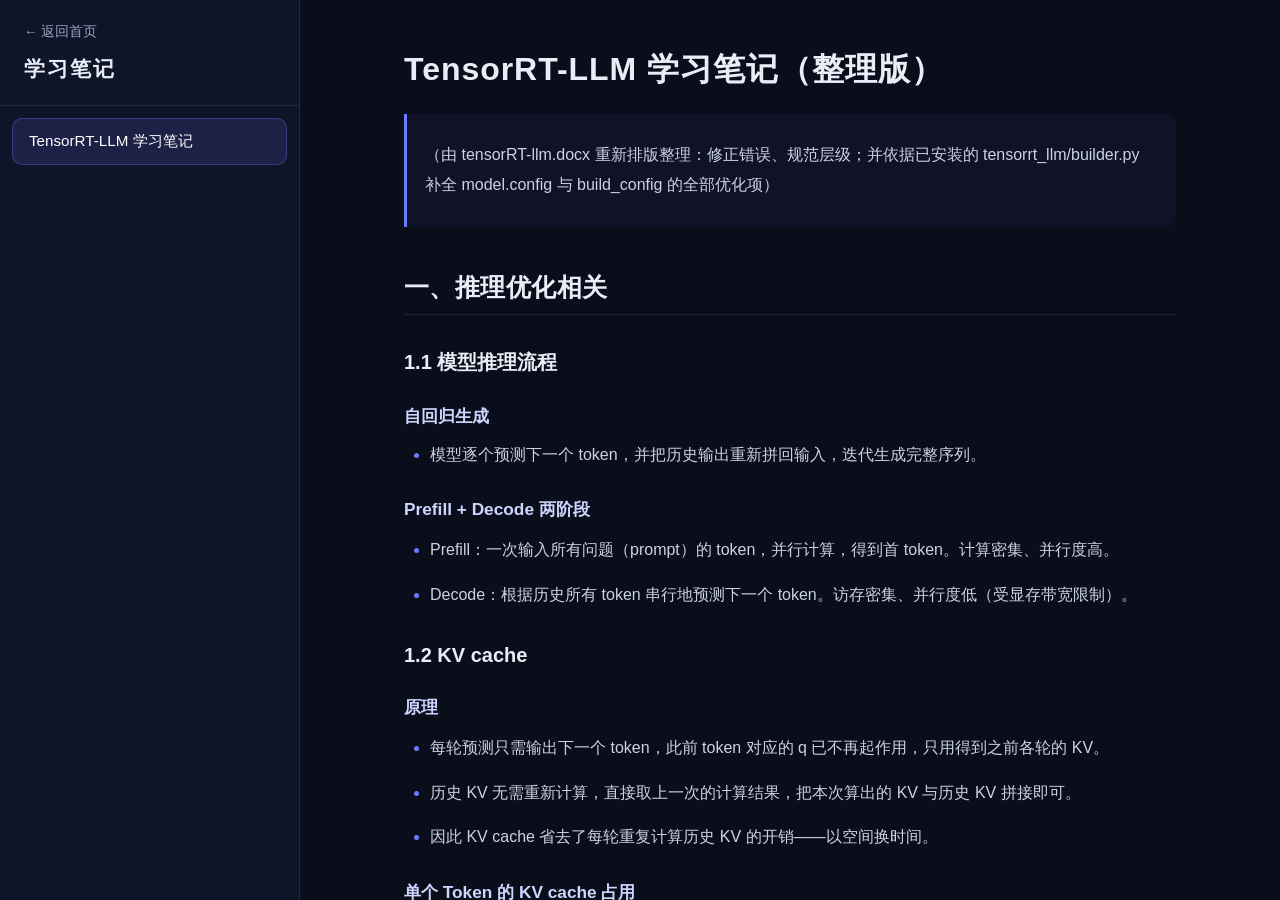
==== 学习笔记/index.html @ 65f84eaf "site: 个人学习笔记网站 - 落地页 + 开场动画(粒子/逐字/进度条) - 学习笔记目录:marked.js 渲染 markdown,notes.json 清单 - 笔记: TensorRT-L" ====
<!DOCTYPE html>
<html lang="zh-CN">
<head>
<meta charset="UTF-8">
<meta name="viewport" content="width=device-width, initial-scale=1.0">
<title>学习笔记 · 笔记</title>
<link rel="stylesheet" href="../assets/style.css">
</head>
<body>

  <div class="notes-app">
    <aside class="sidebar">
      <div class="sidebar-head">
        <a href="../index.html" class="back-link">← 返回首页</a>
        <h2>学习笔记</h2>
      </div>
      <ul class="note-list" id="note-list"></ul>
    </aside>

    <main class="note-viewer">
      <article class="note-content" id="note-content">
        <div class="loading">加载中…</div>
      </article>
    </main>
  </div>

  <script src="../assets/marked.min.js"></script>
  <script src="../assets/app.js"></script>
</body>
</html>
---- assets/style.css ----
/* ============ 主题 ============ */
:root {
  --bg: #0a0e1a;
  --bg-soft: #0f1528;
  --surface: rgba(255, 255, 255, 0.04);
  --surface-2: rgba(255, 255, 255, 0.02);
  --border: rgba(255, 255, 255, 0.09);
  --text: #e9edf8;
  --text-dim: #98a2bd;
  --accent-1: #6c7bff;
  --accent-2: #a06cff;
  --accent-3: #38d0ff;
  --grad: linear-gradient(135deg, var(--accent-1), var(--accent-2) 55%, var(--accent-3));
  --radius: 14px;
  --font: -apple-system, BlinkMacSystemFont, "Segoe UI", "PingFang SC", "Hiragino Sans GB", "Microsoft YaHei", "Helvetica Neue", Arial, sans-serif;
  --mono: "JetBrains Mono", "SF Mono", Consolas, "Courier New", monospace;
}

* { box-sizing: border-box; margin: 0; padding: 0; }

html, body {
  height: 100%;
  background: var(--bg);
  color: var(--text);
  font-family: var(--font);
  -webkit-font-smoothing: antialiased;
  scroll-behavior: smooth;
}

::selection { background: rgba(124, 108, 255, 0.35); }

a { color: inherit; text-decoration: none; }

/* ============ 开场动画 ============ */
#intro {
  position: fixed;
  inset: 0;
  z-index: 999;
  display: flex;
  align-items: center;
  justify-content: center;
  overflow: hidden;
  background:
    radial-gradient(1100px 700px at 82% -8%, rgba(124, 108, 255, 0.28), transparent 62%),
    radial-gradient(900px 700px at 8% 112%, rgba(56, 208, 255, 0.20), transparent 60%),
    linear-gradient(160deg, #060a15, #0d1226 50%, #090e20);
  transition: opacity .7s ease, transform .9s cubic-bezier(.65, 0, .25, 1);
}
#intro.out {
  opacity: 0;
  transform: scale(1.07);
  pointer-events: none;
}
#intro-canvas {
  position: absolute;
  inset: 0;
  width: 100%;
  height: 100%;
}
.intro-inner {
  position: relative;
  text-align: center;
  padding: 0 24px;
}

.intro-badge {
  display: inline-block;
  font-size: .7rem;
  letter-spacing: .4em;
  color: var(--text-dim);
  border: 1px solid var(--border);
  padding: 7px 18px;
  border-radius: 999px;
  margin-bottom: 30px;
  opacity: 0;
  transform: translateY(14px);
  animation: fadeUp .8s ease forwards .35s;
  text-transform: uppercase;
}

.intro-title {
  font-size: clamp(3rem, 10vw, 6.4rem);
  font-weight: 800;
  letter-spacing: .14em;
  line-height: 1.05;
  margin: 0;
  text-indent: .14em;
}
.letter {
  display: inline-block;
  opacity: 0;
  transform: translateY(56px) rotateX(50deg);
  filter: blur(14px);
  background: linear-gradient(180deg, #ffffff 20%, #aeb8ff);
  -webkit-background-clip: text;
  background-clip: text;
  color: transparent;
  transition:
    opacity .8s cubic-bezier(.2, .7, .2, 1),
    transform .95s cubic-bezier(.2, .7, .2, 1),
    filter .95s ease;
  transition-delay: calc(var(--i) * 95ms);
}
.intro-title.on .letter {
  opacity: 1;
  transform: translateY(0) rotateX(0);
  filter: blur(0);
}

.intro-sub {
  margin-top: 30px;
  color: var(--text-dim);
  font-size: 1rem;
  letter-spacing: .42em;
  text-indent: .42em;
  opacity: 0;
  transform: translateY(18px);
  transition: opacity .9s ease .55s, transform .9s ease .55s;
}
.intro-sub.on { opacity: 1; transform: translateY(0); }

.intro-progress {
  margin: 44px auto 0;
  width: min(340px, 72vw);
  height: 3px;
  background: rgba(255, 255, 255, 0.08);
  border-radius: 99px;
  overflow: hidden;
}
.intro-progress-bar {
  height: 100%;
  width: 0%;
  background: var(--grad);
  border-radius: 99px;
  box-shadow: 0 0 14px rgba(124, 108, 255, 0.85);
}
.intro-count {
  margin-top: 18px;
  font-family: var(--mono);
  font-size: .85rem;
  letter-spacing: .12em;
  color: var(--text-dim);
}

@keyframes fadeUp {
  to { opacity: 1; transform: translateY(0); }
}

/* ============ 落地页主内容 ============ */
#main {
  opacity: 0;
  transform: translateY(26px);
  transition: opacity .9s ease .15s, transform .9s ease .15s;
}
#main.on { opacity: 1; transform: translateY(0); }

.hero {
  position: relative;
  min-height: 100vh;
  display: flex;
  flex-direction: column;
  overflow: hidden;
}
.hero::before {
  content: "";
  position: absolute;
  inset: 0;
  background:
    radial-gradient(900px 600px at 75% 15%, rgba(124, 108, 255, 0.16), transparent 60%),
    radial-gradient(700px 500px at 10% 90%, rgba(56, 208, 255, 0.10), transparent 55%);
  pointer-events: none;
}

.nav {
  position: relative;
  display: flex;
  align-items: center;
  justify-content: space-between;
  padding: 22px clamp(20px, 6vw, 64px);
  border-bottom: 1px solid var(--border);
}
.logo {
  font-weight: 700;
  letter-spacing: .12em;
  background: var(--grad);
  -webkit-background-clip: text;
  background-clip: text;
  color: transparent;
}
.nav-link {
  font-size: .9rem;
  color: var(--text-dim);
  border: 1px solid var(--border);
  padding: 8px 16px;
  border-radius: 999px;
  transition: all .25s ease;
}
.nav-link:hover {
  color: var(--text);
  border-color: rgba(124, 108, 255, 0.6);
  background: rgba(124, 108, 255, 0.08);
}

.hero-body {
  position: relative;
  flex: 1;
  display: flex;
  flex-direction: column;
  align-items: center;
  justify-content: center;
  text-align: center;
  padding: 0 24px;
}
.hero-title {
  font-size: clamp(2.6rem, 7vw, 4.6rem);
  font-weight: 800;
  letter-spacing: .06em;
  background: linear-gradient(180deg, #fff, #b7c0ff);
  -webkit-background-clip: text;
  background-clip: text;
  color: transparent;
}
.hero-sub {
  margin-top: 20px;
  max-width: 560px;
  color: var(--text-dim);
  line-height: 1.9;
  font-size: 1.02rem;
}
.btn {
  display: inline-flex;
  align-items: center;
  gap: 12px;
  margin-top: 40px;
  padding: 14px 30px;
  border-radius: 999px;
  font-weight: 600;
  font-size: 1rem;
  color: #fff;
  background: var(--grad);
  box-shadow: 0 10px 30px rgba(124, 108, 255, 0.35);
  transition: transform .25s ease, box-shadow .25s ease;
}
.btn:hover {
  transform: translateY(-3px);
  box-shadow: 0 16px 40px rgba(124, 108, 255, 0.45);
}
.btn-arrow { transition: transform .25s ease; }
.btn:hover .btn-arrow { transform: translateX(4px); }

/* ============ 学习笔记应用 ============ */
.notes-app {
  display: grid;
  grid-template-columns: 300px 1fr;
  height: 100vh;
}
.sidebar {
  border-right: 1px solid var(--border);
  background: var(--bg-soft);
  display: flex;
  flex-direction: column;
  overflow: hidden;
}
.sidebar-head {
  padding: 22px 24px;
  border-bottom: 1px solid var(--border);
}
.back-link {
  display: inline-block;
  font-size: .85rem;
  color: var(--text-dim);
  margin-bottom: 14px;
  transition: color .2s ease;
}
.back-link:hover { color: var(--text); }
.sidebar-head h2 {
  font-size: 1.3rem;
  letter-spacing: .1em;
}
.note-list {
  list-style: none;
  overflow-y: auto;
  padding: 12px;
  flex: 1;
}
.note-list li { margin-bottom: 6px; }
.note-list a {
  display: block;
  padding: 12px 16px;
  border-radius: 10px;
  color: var(--text-dim);
  font-size: .95rem;
  border: 1px solid transparent;
  transition: all .2s ease;
}
.note-list a:hover { background: var(--surface); color: var(--text); }
.note-list a.active {
  background: rgba(124, 108, 255, 0.14);
  border-color: rgba(124, 108, 255, 0.35);
  color: #fff;
}

.note-viewer {
  overflow-y: auto;
  background: var(--bg);
}
.note-content {
  max-width: 900px;
  margin: 0 auto;
  padding: 48px clamp(20px, 5vw, 64px) 96px;
  animation: fadeUp .7s ease;
}
.loading {
  color: var(--text-dim);
  letter-spacing: .2em;
  text-align: center;
  padding-top: 40vh;
}

/* ============ Markdown 排版 ============ */
.note-content > :first-child { margin-top: 0; }
.note-content h1 {
  font-size: 2rem;
  margin: 0 0 22px;
  letter-spacing: .03em;
}
.note-content h2 {
  font-size: 1.55rem;
  margin: 44px 0 16px;
  padding-bottom: 10px;
  border-bottom: 1px solid var(--border);
  letter-spacing: .02em;
}
.note-content h3 { font-size: 1.25rem; margin: 34px 0 12px; }
.note-content h4 { font-size: 1.08rem; margin: 28px 0 10px; color: #cdd5ff; }
.note-content p { margin: 14px 0; line-height: 1.9; color: #cbd2e6; }
.note-content ul, .note-content ol { margin: 12px 0 16px; padding-left: 26px; }
.note-content li { margin: 8px 0; line-height: 1.85; color: #cbd2e6; }
.note-content li::marker { color: var(--accent-1); }

.note-content blockquote {
  margin: 18px 0;
  padding: 12px 18px;
  border-left: 3px solid var(--accent-1);
  background: rgba(124, 108, 255, 0.06);
  border-radius: 0 10px 10px 0;
  color: var(--text-dim);
}

.note-content code {
  font-family: var(--mono);
  font-size: .88em;
  background: rgba(255, 255, 255, 0.08);
  padding: 2px 7px;
  border-radius: 6px;
  color: #ffd9a0;
}
.note-content pre {
  margin: 20px 0;
  padding: 18px 20px;
  background: #0b1020;
  border: 1px solid var(--border);
  border-radius: var(--radius);
  overflow-x: auto;
  line-height: 1.7;
}
.note-content pre code {
  background: none;
  padding: 0;
  color: #d6def5;
  font-size: .88rem;
}

.note-content table {
  width: 100%;
  border-collapse: collapse;
  margin: 20px 0;
  font-size: .92rem;
  display: block;
  overflow-x: auto;
}
.note-content th, .note-content td {
  border: 1px solid var(--border);
  padding: 10px 14px;
  text-align: left;
  vertical-align: top;
  color: #cbd2e6;
}
.note-content th {
  background: var(--surface);
  color: #e6eaff;
  font-weight: 600;
  white-space: nowrap;
}
.note-content tbody tr:nth-child(even) { background: var(--surface-2); }
.note-content strong { color: #fff; }

/* ============ 响应式 ============ */
@media (max-width: 860px) {
  .notes-app { grid-template-columns: 1fr; grid-template-rows: auto 1fr; }
  .sidebar { border-right: none; border-bottom: 1px solid var(--border); }
  .note-list { max-height: 40vh; }
}
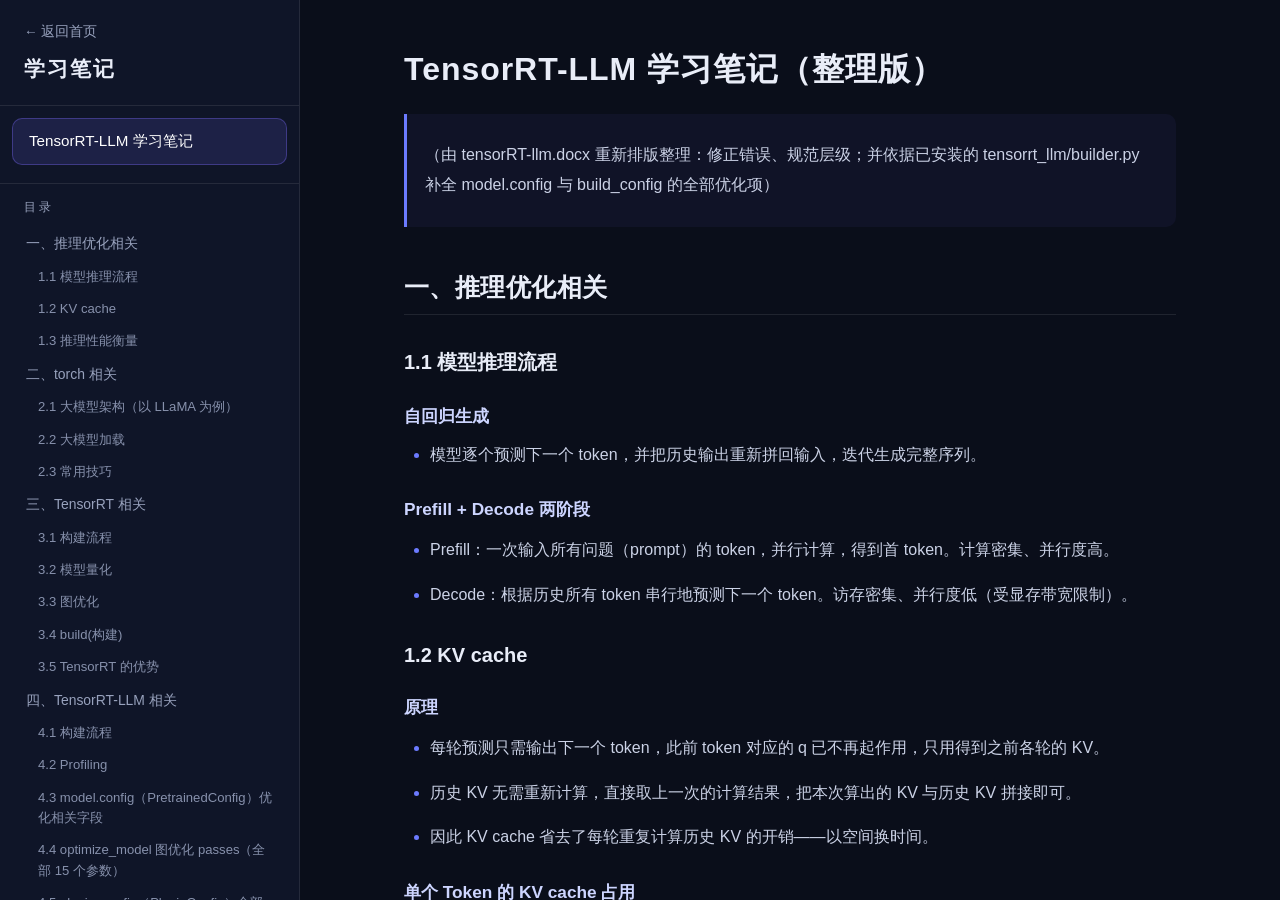
==== commit 8cbb29a0: "笔记页: 侧边栏增加自动章节目录 - 从笔记 H2/H3 标题自动生成嵌套目录 - 点击平滑滚动到对应章节 - 滚动时高亮当前章节(scrollspy)  Co-Authored-By: Claude" ====
--- a/学习笔记/index.html
+++ b/学习笔记/index.html
@@ -15,6 +15,10 @@
         <h2>学习笔记</h2>
       </div>
       <ul class="note-list" id="note-list"></ul>
+      <div class="sidebar-toc" id="sidebar-toc" hidden>
+        <div class="toc-head">目录</div>
+        <nav class="toc-list" id="toc-list"></nav>
+      </div>
     </aside>
 
     <main class="note-viewer">
--- a/assets/style.css
+++ b/assets/style.css
@@ -281,7 +281,8 @@
   list-style: none;
   overflow-y: auto;
   padding: 12px;
-  flex: 1;
+  flex: 0 0 auto;
+  max-height: 32vh;
 }
 .note-list li { margin-bottom: 6px; }
 .note-list a {
@@ -299,6 +300,48 @@
   border-color: rgba(124, 108, 255, 0.35);
   color: #fff;
 }
+
+/* ============ 侧边栏章节目录 ============ */
+.sidebar-toc {
+  display: flex;
+  flex-direction: column;
+  flex: 1;
+  min-height: 0;
+  border-top: 1px solid var(--border);
+}
+.toc-head {
+  padding: 16px 24px 8px;
+  font-size: .72rem;
+  letter-spacing: .3em;
+  color: var(--text-dim);
+  text-transform: uppercase;
+}
+.toc-list {
+  flex: 1;
+  min-height: 0;
+  overflow-y: auto;
+  padding: 4px 12px 14px;
+}
+.toc-list ul { list-style: none; padding-left: 0; margin: 0; }
+.toc-list a {
+  display: block;
+  padding: 6px 12px;
+  border-radius: 8px;
+  color: var(--text-dim);
+  font-size: .87rem;
+  line-height: 1.55;
+  border-left: 2px solid transparent;
+  transition: all .2s ease;
+}
+.toc-list a:hover { color: var(--text); background: var(--surface); }
+.toc-list a.active {
+  color: #fff;
+  background: rgba(124, 108, 255, 0.12);
+  border-left-color: var(--accent-1);
+}
+.toc-h3 { margin-left: 12px; }
+.toc-h3 a { font-size: .82rem; color: #8791ac; }
+.toc-h3 a.active { color: #fff; }
 
 .note-viewer {
   overflow-y: auto;
@@ -399,5 +442,6 @@
 @media (max-width: 860px) {
   .notes-app { grid-template-columns: 1fr; grid-template-rows: auto 1fr; }
   .sidebar { border-right: none; border-bottom: 1px solid var(--border); }
-  .note-list { max-height: 40vh; }
-}
+  .note-list { max-height: 30vh; }
+  .sidebar-toc { max-height: 32vh; }
+}
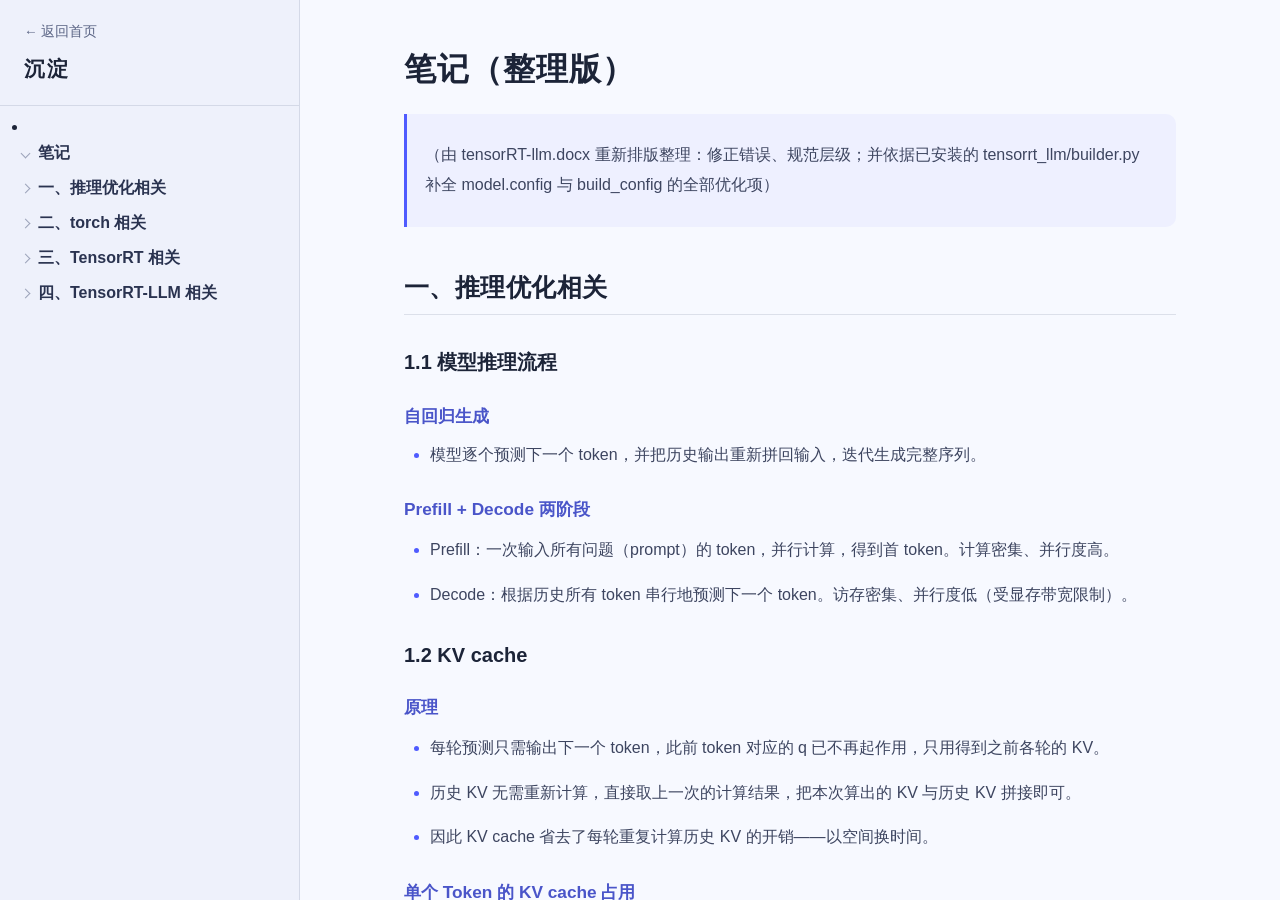
==== commit 415df6d3: "站点: 明亮主题 + 树形章节目录 + 改名沉淀 - 暗色改为明亮主题(浅蓝白底 + 深色文字) - 侧边栏改为树形目录: 笔记 → 章节 → 小节,可折叠展开,   滚动自动展开所在章节并高亮当前小" ====
--- a/学习笔记/index.html
+++ b/学习笔记/index.html
@@ -3,7 +3,7 @@
 <head>
 <meta charset="UTF-8">
 <meta name="viewport" content="width=device-width, initial-scale=1.0">
-<title>学习笔记 · 笔记</title>
+<title>沉淀 · 笔记</title>
 <link rel="stylesheet" href="../assets/style.css">
 </head>
 <body>
@@ -12,13 +12,9 @@
     <aside class="sidebar">
       <div class="sidebar-head">
         <a href="../index.html" class="back-link">← 返回首页</a>
-        <h2>学习笔记</h2>
+        <h2>沉淀</h2>
       </div>
-      <ul class="note-list" id="note-list"></ul>
-      <div class="sidebar-toc" id="sidebar-toc" hidden>
-        <div class="toc-head">目录</div>
-        <nav class="toc-list" id="toc-list"></nav>
-      </div>
+      <nav class="tree" id="note-tree" aria-label="章节目录"></nav>
     </aside>
 
     <main class="note-viewer">
--- a/assets/style.css
+++ b/assets/style.css
@@ -1,15 +1,15 @@
 /* ============ 主题 ============ */
 :root {
-  --bg: #0a0e1a;
-  --bg-soft: #0f1528;
-  --surface: rgba(255, 255, 255, 0.04);
-  --surface-2: rgba(255, 255, 255, 0.02);
-  --border: rgba(255, 255, 255, 0.09);
-  --text: #e9edf8;
-  --text-dim: #98a2bd;
-  --accent-1: #6c7bff;
-  --accent-2: #a06cff;
-  --accent-3: #38d0ff;
+  --bg: #f7f9ff;
+  --bg-soft: #eef1fb;
+  --surface: rgba(30, 41, 80, 0.05);
+  --surface-2: rgba(30, 41, 80, 0.025);
+  --border: rgba(30, 41, 80, 0.12);
+  --text: #1c2438;
+  --text-dim: #5b6585;
+  --accent-1: #4f5bff;
+  --accent-2: #8a4fff;
+  --accent-3: #0ea5e9;
   --grad: linear-gradient(135deg, var(--accent-1), var(--accent-2) 55%, var(--accent-3));
   --radius: 14px;
   --font: -apple-system, BlinkMacSystemFont, "Segoe UI", "PingFang SC", "Hiragino Sans GB", "Microsoft YaHei", "Helvetica Neue", Arial, sans-serif;
@@ -27,7 +27,7 @@
   scroll-behavior: smooth;
 }
 
-::selection { background: rgba(124, 108, 255, 0.35); }
+::selection { background: rgba(108, 123, 255, 0.28); }
 
 a { color: inherit; text-decoration: none; }
 
@@ -41,9 +41,9 @@
   justify-content: center;
   overflow: hidden;
   background:
-    radial-gradient(1100px 700px at 82% -8%, rgba(124, 108, 255, 0.28), transparent 62%),
-    radial-gradient(900px 700px at 8% 112%, rgba(56, 208, 255, 0.20), transparent 60%),
-    linear-gradient(160deg, #060a15, #0d1226 50%, #090e20);
+    radial-gradient(1100px 700px at 82% -8%, rgba(108, 123, 255, 0.18), transparent 62%),
+    radial-gradient(900px 700px at 8% 112%, rgba(14, 165, 233, 0.14), transparent 60%),
+    linear-gradient(160deg, #f2f5ff, #ffffff 50%, #edf1ff);
   transition: opacity .7s ease, transform .9s cubic-bezier(.65, 0, .25, 1);
 }
 #intro.out {
@@ -91,7 +91,7 @@
   opacity: 0;
   transform: translateY(56px) rotateX(50deg);
   filter: blur(14px);
-  background: linear-gradient(180deg, #ffffff 20%, #aeb8ff);
+  background: linear-gradient(180deg, #1c2440, #4f5bff);
   -webkit-background-clip: text;
   background-clip: text;
   color: transparent;
@@ -123,7 +123,7 @@
   margin: 44px auto 0;
   width: min(340px, 72vw);
   height: 3px;
-  background: rgba(255, 255, 255, 0.08);
+  background: rgba(30, 41, 80, 0.1);
   border-radius: 99px;
   overflow: hidden;
 }
@@ -132,7 +132,7 @@
   width: 0%;
   background: var(--grad);
   border-radius: 99px;
-  box-shadow: 0 0 14px rgba(124, 108, 255, 0.85);
+  box-shadow: 0 0 14px rgba(108, 123, 255, 0.6);
 }
 .intro-count {
   margin-top: 18px;
@@ -166,8 +166,8 @@
   position: absolute;
   inset: 0;
   background:
-    radial-gradient(900px 600px at 75% 15%, rgba(124, 108, 255, 0.16), transparent 60%),
-    radial-gradient(700px 500px at 10% 90%, rgba(56, 208, 255, 0.10), transparent 55%);
+    radial-gradient(900px 600px at 75% 15%, rgba(108, 123, 255, 0.12), transparent 60%),
+    radial-gradient(700px 500px at 10% 90%, rgba(14, 165, 233, 0.10), transparent 55%);
   pointer-events: none;
 }
 
@@ -197,8 +197,8 @@
 }
 .nav-link:hover {
   color: var(--text);
-  border-color: rgba(124, 108, 255, 0.6);
-  background: rgba(124, 108, 255, 0.08);
+  border-color: rgba(108, 123, 255, 0.5);
+  background: rgba(108, 123, 255, 0.07);
 }
 
 .hero-body {
@@ -215,7 +215,7 @@
   font-size: clamp(2.6rem, 7vw, 4.6rem);
   font-weight: 800;
   letter-spacing: .06em;
-  background: linear-gradient(180deg, #fff, #b7c0ff);
+  background: linear-gradient(180deg, #171e38, #4f5bff);
   -webkit-background-clip: text;
   background-clip: text;
   color: transparent;
@@ -238,17 +238,17 @@
   font-size: 1rem;
   color: #fff;
   background: var(--grad);
-  box-shadow: 0 10px 30px rgba(124, 108, 255, 0.35);
+  box-shadow: 0 10px 30px rgba(108, 123, 255, 0.35);
   transition: transform .25s ease, box-shadow .25s ease;
 }
 .btn:hover {
   transform: translateY(-3px);
-  box-shadow: 0 16px 40px rgba(124, 108, 255, 0.45);
+  box-shadow: 0 16px 40px rgba(108, 123, 255, 0.45);
 }
 .btn-arrow { transition: transform .25s ease; }
 .btn:hover .btn-arrow { transform: translateX(4px); }
 
-/* ============ 学习笔记应用 ============ */
+/* ============ 笔记应用 ============ */
 .notes-app {
   display: grid;
   grid-template-columns: 300px 1fr;
@@ -277,71 +277,71 @@
   font-size: 1.3rem;
   letter-spacing: .1em;
 }
-.note-list {
-  list-style: none;
-  overflow-y: auto;
-  padding: 12px;
-  flex: 0 0 auto;
-  max-height: 32vh;
-}
-.note-list li { margin-bottom: 6px; }
-.note-list a {
-  display: block;
-  padding: 12px 16px;
-  border-radius: 10px;
-  color: var(--text-dim);
-  font-size: .95rem;
-  border: 1px solid transparent;
-  transition: all .2s ease;
-}
-.note-list a:hover { background: var(--surface); color: var(--text); }
-.note-list a.active {
-  background: rgba(124, 108, 255, 0.14);
-  border-color: rgba(124, 108, 255, 0.35);
-  color: #fff;
-}
-
-/* ============ 侧边栏章节目录 ============ */
-.sidebar-toc {
-  display: flex;
-  flex-direction: column;
-  flex: 1;
-  min-height: 0;
-  border-top: 1px solid var(--border);
-}
-.toc-head {
-  padding: 16px 24px 8px;
-  font-size: .72rem;
-  letter-spacing: .3em;
-  color: var(--text-dim);
-  text-transform: uppercase;
-}
-.toc-list {
+
+/* ============ 树形章节目录 ============ */
+.tree {
   flex: 1;
   min-height: 0;
   overflow-y: auto;
-  padding: 4px 12px 14px;
-}
-.toc-list ul { list-style: none; padding-left: 0; margin: 0; }
-.toc-list a {
+  padding: 12px;
+}
+.tree ul { list-style: none; padding-left: 0; margin: 0; }
+.tree > ul { padding-left: 0; }
+.tree-children { display: none; padding-left: 14px; }
+.tree-folder.open > .tree-children { display: block; }
+
+.tree-row {
+  display: flex;
+  align-items: center;
+  padding: 7px 10px;
+  border-radius: 8px;
+  color: var(--text-dim);
+  cursor: pointer;
+  user-select: none;
+  transition: background .2s ease, color .2s ease;
+}
+.tree-row:hover { color: var(--text); background: var(--surface); }
+
+.caret {
+  flex: none;
+  width: 7px;
+  height: 7px;
+  margin-right: 9px;
+  border-right: 1.6px solid currentColor;
+  border-bottom: 1.6px solid currentColor;
+  transform: rotate(-45deg);
+  opacity: .55;
+  transition: transform .2s ease;
+}
+.tree-folder.open > .tree-row .caret { transform: rotate(45deg); }
+
+.tree-label { flex: 1; min-width: 0; }
+
+.tree-root > .tree-row .tree-label {
+  font-weight: 700;
+  color: var(--text);
+}
+.tree-folder > .tree-row .tree-label {
+  font-weight: 600;
+  color: #2a3350;
+}
+.tree-leaf a {
   display: block;
-  padding: 6px 12px;
+  padding: 6px 10px 6px 6px;
   border-radius: 8px;
   color: var(--text-dim);
-  font-size: .87rem;
-  line-height: 1.55;
+  font-size: .85rem;
+  line-height: 1.5;
   border-left: 2px solid transparent;
   transition: all .2s ease;
 }
-.toc-list a:hover { color: var(--text); background: var(--surface); }
-.toc-list a.active {
-  color: #fff;
-  background: rgba(124, 108, 255, 0.12);
+.tree-leaf a:hover { color: var(--text); background: var(--surface); }
+.tree-leaf a.active {
+  color: var(--accent-1);
+  font-weight: 600;
   border-left-color: var(--accent-1);
-}
-.toc-h3 { margin-left: 12px; }
-.toc-h3 a { font-size: .82rem; color: #8791ac; }
-.toc-h3 a.active { color: #fff; }
+  background: rgba(108, 123, 255, 0.09);
+}
 
 .note-viewer {
   overflow-y: auto;
@@ -375,17 +375,17 @@
   letter-spacing: .02em;
 }
 .note-content h3 { font-size: 1.25rem; margin: 34px 0 12px; }
-.note-content h4 { font-size: 1.08rem; margin: 28px 0 10px; color: #cdd5ff; }
-.note-content p { margin: 14px 0; line-height: 1.9; color: #cbd2e6; }
+.note-content h4 { font-size: 1.08rem; margin: 28px 0 10px; color: #4a55c9; }
+.note-content p { margin: 14px 0; line-height: 1.9; color: #3d4560; }
 .note-content ul, .note-content ol { margin: 12px 0 16px; padding-left: 26px; }
-.note-content li { margin: 8px 0; line-height: 1.85; color: #cbd2e6; }
+.note-content li { margin: 8px 0; line-height: 1.85; color: #3d4560; }
 .note-content li::marker { color: var(--accent-1); }
 
 .note-content blockquote {
   margin: 18px 0;
   padding: 12px 18px;
   border-left: 3px solid var(--accent-1);
-  background: rgba(124, 108, 255, 0.06);
+  background: rgba(108, 123, 255, 0.07);
   border-radius: 0 10px 10px 0;
   color: var(--text-dim);
 }
@@ -393,15 +393,15 @@
 .note-content code {
   font-family: var(--mono);
   font-size: .88em;
-  background: rgba(255, 255, 255, 0.08);
+  background: rgba(30, 41, 80, 0.08);
   padding: 2px 7px;
   border-radius: 6px;
-  color: #ffd9a0;
+  color: #c2410c;
 }
 .note-content pre {
   margin: 20px 0;
   padding: 18px 20px;
-  background: #0b1020;
+  background: #eef1f8;
   border: 1px solid var(--border);
   border-radius: var(--radius);
   overflow-x: auto;
@@ -410,7 +410,7 @@
 .note-content pre code {
   background: none;
   padding: 0;
-  color: #d6def5;
+  color: #334155;
   font-size: .88rem;
 }
 
@@ -427,21 +427,20 @@
   padding: 10px 14px;
   text-align: left;
   vertical-align: top;
-  color: #cbd2e6;
+  color: #3d4560;
 }
 .note-content th {
   background: var(--surface);
-  color: #e6eaff;
+  color: #232c4d;
   font-weight: 600;
   white-space: nowrap;
 }
 .note-content tbody tr:nth-child(even) { background: var(--surface-2); }
-.note-content strong { color: #fff; }
+.note-content strong { color: #171e38; }
 
 /* ============ 响应式 ============ */
 @media (max-width: 860px) {
   .notes-app { grid-template-columns: 1fr; grid-template-rows: auto 1fr; }
   .sidebar { border-right: none; border-bottom: 1px solid var(--border); }
-  .note-list { max-height: 30vh; }
-  .sidebar-toc { max-height: 32vh; }
-}
+  .tree { max-height: 38vh; }
+}
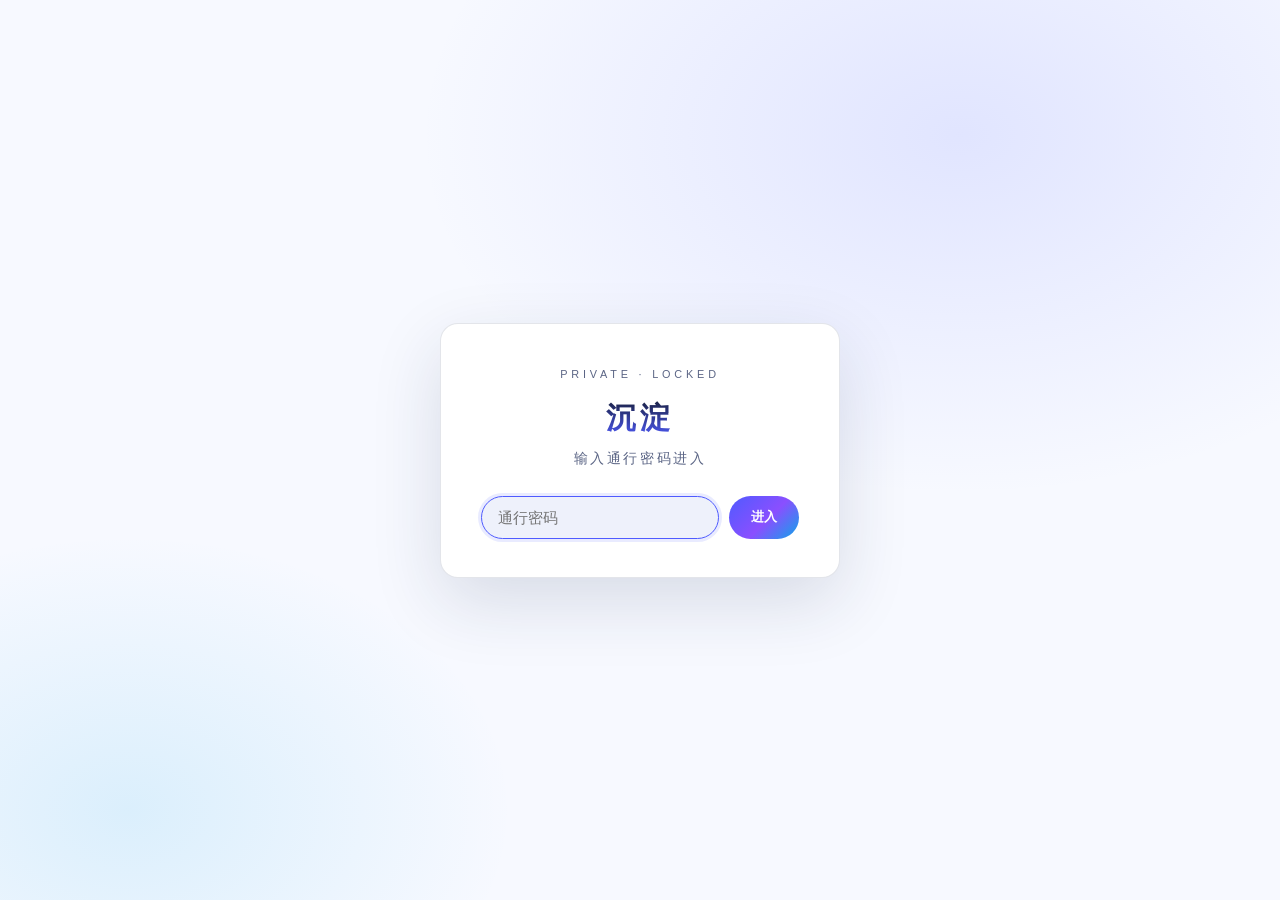
==== commit a331e3cc: "站点: 新增简历目录 + 全站通行密码 - 新增简历页: 内嵌 PDF 预览 + 下载按钮 - 首页导航与笔记页侧边栏加入简历入口 - 全站密码门(前端 SHA-256 校验, 通行密码 888888" ====
--- a/学习笔记/index.html
+++ b/学习笔记/index.html
@@ -11,7 +11,10 @@
   <div class="notes-app">
     <aside class="sidebar">
       <div class="sidebar-head">
-        <a href="../index.html" class="back-link">← 返回首页</a>
+        <div class="head-links">
+          <a href="../index.html" class="back-link">← 返回首页</a>
+          <a href="../简历/index.html" class="back-link">简历</a>
+        </div>
         <h2>沉淀</h2>
       </div>
       <nav class="tree" id="note-tree" aria-label="章节目录"></nav>
@@ -24,6 +27,7 @@
     </main>
   </div>
 
+  <script src="../assets/gate.js"></script>
   <script src="../assets/marked.min.js"></script>
   <script src="../assets/app.js"></script>
 </body>
--- a/assets/style.css
+++ b/assets/style.css
@@ -179,6 +179,7 @@
   padding: 22px clamp(20px, 6vw, 64px);
   border-bottom: 1px solid var(--border);
 }
+.nav-links { display: flex; gap: 12px; }
 .logo {
   font-weight: 700;
   letter-spacing: .12em;
@@ -273,6 +274,8 @@
   transition: color .2s ease;
 }
 .back-link:hover { color: var(--text); }
+.head-links { display: flex; gap: 16px; margin-bottom: 14px; }
+.head-links .back-link { margin-bottom: 0; }
 .sidebar-head h2 {
   font-size: 1.3rem;
   letter-spacing: .1em;
@@ -438,6 +441,93 @@
 .note-content tbody tr:nth-child(even) { background: var(--surface-2); }
 .note-content strong { color: #171e38; }
 
+/* ============ 通行密码门 ============ */
+.gate {
+  position: fixed;
+  inset: 0;
+  z-index: 1000;
+  display: flex;
+  align-items: center;
+  justify-content: center;
+  background:
+    radial-gradient(900px 600px at 75% 15%, rgba(108, 123, 255, 0.16), transparent 60%),
+    radial-gradient(700px 500px at 10% 90%, rgba(14, 165, 233, 0.12), transparent 55%),
+    var(--bg);
+  transition: opacity .5s ease;
+}
+.gate.ok { opacity: 0; pointer-events: none; }
+.gate-card {
+  width: min(400px, 88vw);
+  background: #fff;
+  border: 1px solid var(--border);
+  border-radius: 18px;
+  padding: 44px 40px 38px;
+  text-align: center;
+  box-shadow: 0 24px 70px rgba(30, 41, 80, 0.14);
+}
+.gate-badge {
+  font-size: .68rem;
+  letter-spacing: .35em;
+  text-transform: uppercase;
+  color: var(--text-dim);
+  margin-bottom: 18px;
+}
+.gate-title {
+  font-size: 1.9rem;
+  font-weight: 800;
+  letter-spacing: .12em;
+  background: linear-gradient(180deg, #171e38, #4f5bff);
+  -webkit-background-clip: text;
+  background-clip: text;
+  color: transparent;
+}
+.gate-sub { margin-top: 10px; color: var(--text-dim); font-size: .9rem; letter-spacing: .18em; }
+.gate-form { display: flex; gap: 10px; margin-top: 28px; }
+.gate-input {
+  flex: 1;
+  min-width: 0;
+  padding: 12px 16px;
+  border-radius: 999px;
+  border: 1px solid var(--border);
+  background: var(--bg-soft);
+  color: var(--text);
+  font-size: .95rem;
+  outline: none;
+  transition: border-color .2s ease, box-shadow .2s ease;
+}
+.gate-input:focus { border-color: var(--accent-1); box-shadow: 0 0 0 3px rgba(108, 123, 255, 0.15); }
+.gate-btn {
+  padding: 12px 22px;
+  border-radius: 999px;
+  border: none;
+  background: var(--grad);
+  color: #fff;
+  font-weight: 600;
+  cursor: pointer;
+  transition: transform .2s ease, box-shadow .2s ease;
+}
+.gate-btn:hover { transform: translateY(-2px); box-shadow: 0 8px 20px rgba(108, 123, 255, 0.35); }
+.gate-err { margin-top: 16px; color: #d64550; font-size: .85rem; }
+
+/* ============ 简历页 ============ */
+.resume-page { display: flex; flex-direction: column; height: 100vh; }
+.resume-head {
+  padding: 22px clamp(20px, 6vw, 48px);
+  border-bottom: 1px solid var(--border);
+  background: var(--bg-soft);
+}
+.resume-head-row { display: flex; align-items: center; justify-content: space-between; margin-top: 6px; }
+.resume-head h2 { font-size: 1.4rem; letter-spacing: .1em; }
+.btn-sm { margin-top: 0; padding: 10px 20px; font-size: .9rem; }
+.resume-frame-wrap { flex: 1; min-height: 0; padding: 20px; }
+.resume-frame {
+  width: 100%;
+  height: 100%;
+  border: 1px solid var(--border);
+  border-radius: var(--radius);
+  background: #fff;
+}
+
 /* ============ 响应式 ============ */
 @media (max-width: 860px) {
   .notes-app { grid-template-columns: 1fr; grid-template-rows: auto 1fr; }
